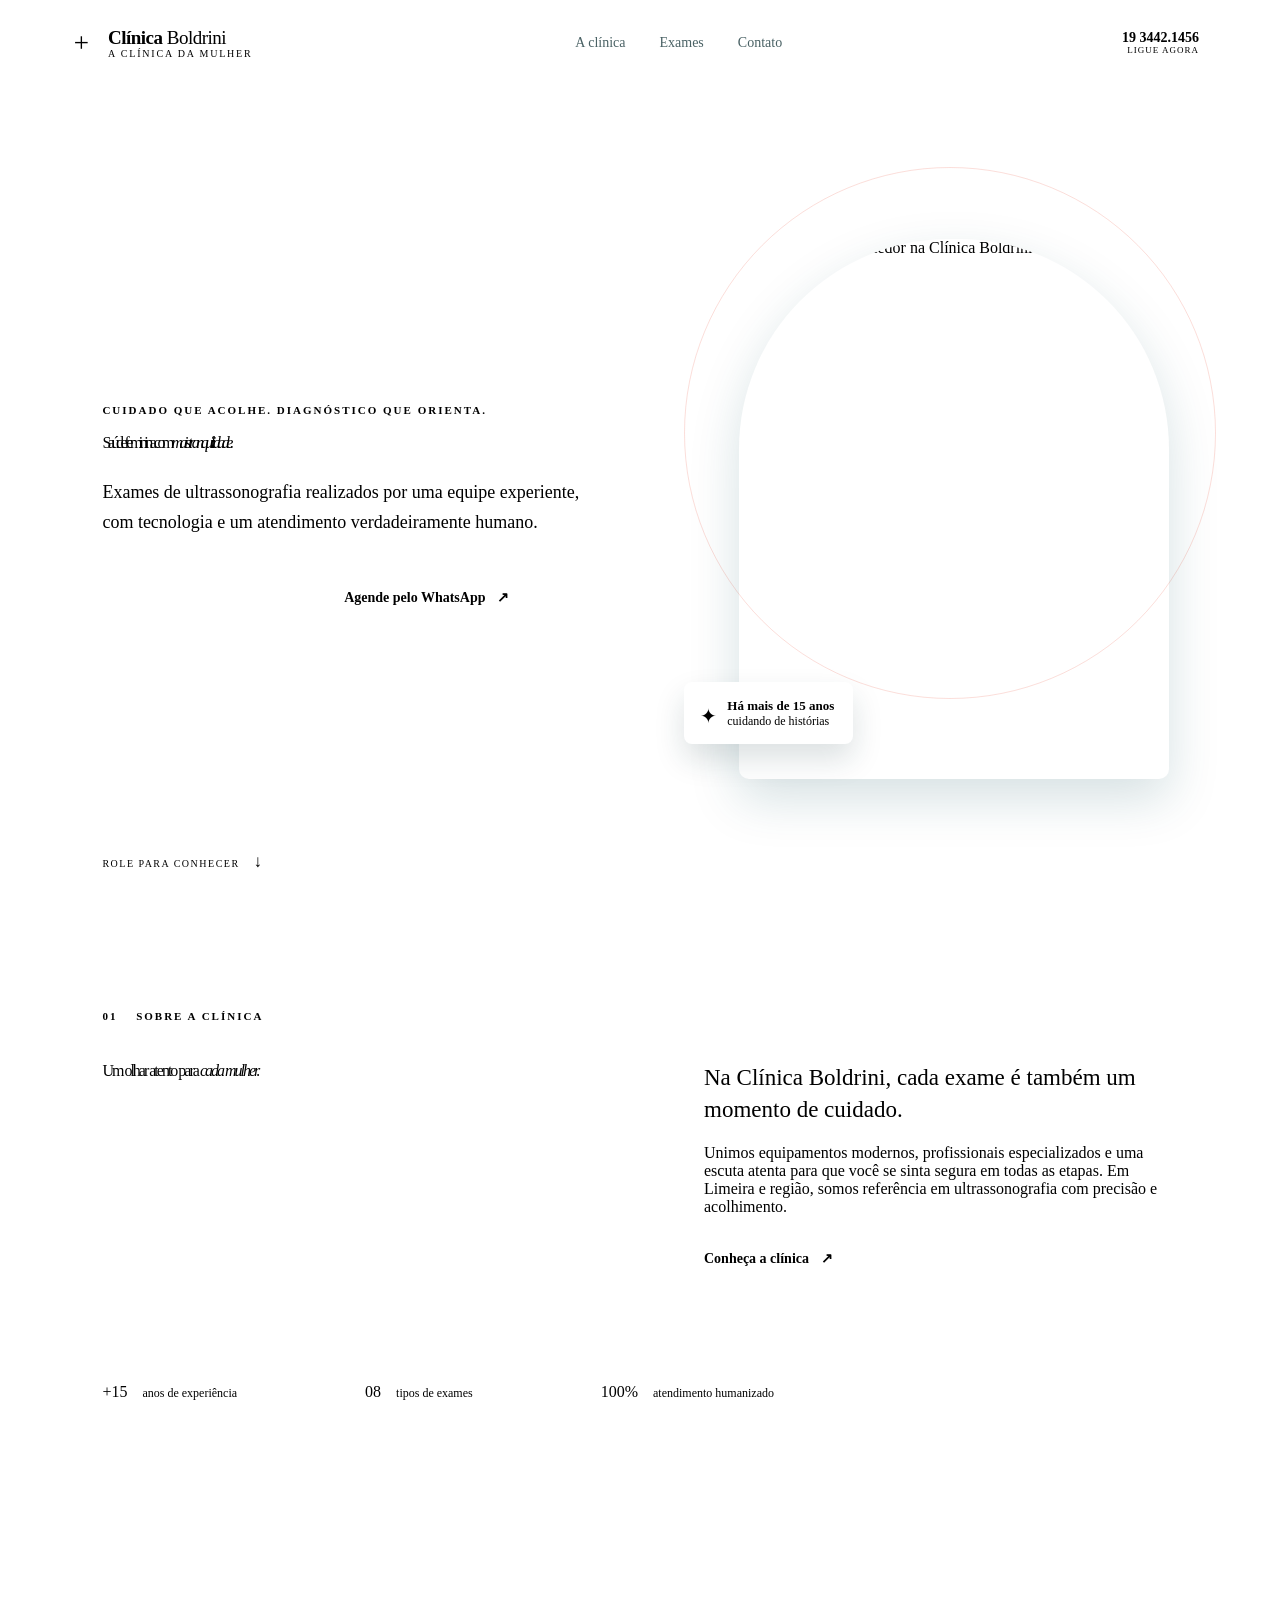
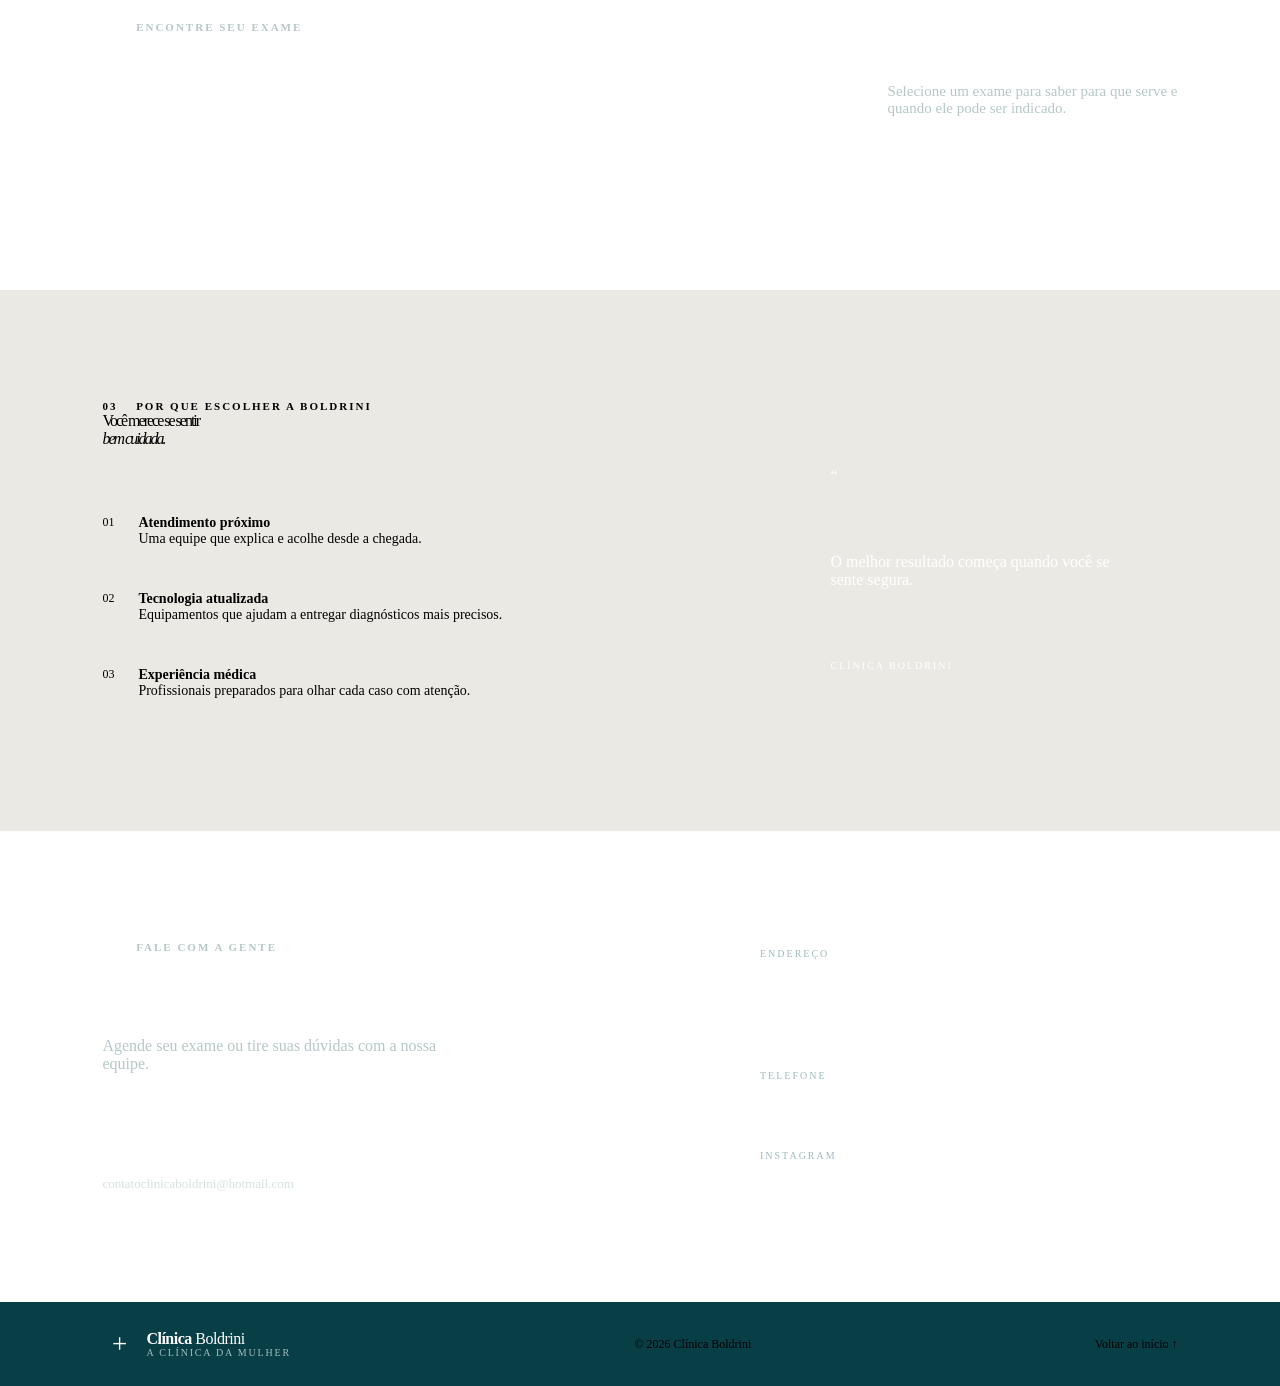
==== index.html @ 5e3363c4 "Corrigir publicação com HTML independente" ====
<!doctype html>
<html lang="pt-BR">
<head>
  <meta charset="UTF-8" />
  <meta name="viewport" content="width=device-width, initial-scale=1.0" />
  <meta name="description" content="Clínica Boldrini: ultrassonografias e exames para cuidar da saúde da mulher em Limeira." />
  <title>Clínica Boldrini | A Clínica da Mulher</title>
  <link rel="icon" type="image/svg+xml" href="data:image/svg+xml,%3Csvg xmlns='http://www.w3.org/2000/svg' viewBox='0 0 64 64'%3E%3Crect width='64' height='64' rx='18' fill='%230b4f59'/%3E%3Cpath d='M32 49V17M22 27h20' stroke='%23f07d6d' stroke-width='6' stroke-linecap='round'/%3E%3C/svg%3E" />
  <link rel="preconnect" href="https://fonts.googleapis.com">
  <link rel="preconnect" href="https://fonts.gstatic.com" crossorigin>
  <link href="https://fonts.googleapis.com/css2?family=DM+Sans:wght@400;500;600;700&family=Playfair+Display:wght@500;600;700&display=swap" rel="stylesheet">
  <style>`n:root{--ink:#12373d;--teal:#0b4f59;--coral:#f07d6d;--cream:#f7f5f1;--muted:#6d7e80;--line:rgba(18,55,61,.14);--serif:'Playfair Display',Georgia,serif;--sans:'DM Sans',Arial,sans-serif}*{box-sizing:border-box}html{scroll-behavior:smooth}body{margin:0;color:var(--ink);font:16px/1.6 var(--sans);background:var(--cream)}a{color:inherit;text-decoration:none}.topbar{height:86px;display:flex;align-items:center;justify-content:space-between;padding:0 clamp(20px,5vw,80px);background:var(--cream);position:sticky;top:0;z-index:10;border-bottom:1px solid var(--line)}.brand{display:flex;align-items:center;gap:10px;font-size:19px;letter-spacing:-.5px}.brand strong{font-weight:700}.brand small{display:block;font-size:10px;text-transform:uppercase;letter-spacing:1.8px;color:var(--muted);line-height:1}.brand-mark{width:34px;height:34px;border-radius:11px;background:var(--teal);color:var(--coral);display:grid;place-items:center;font-size:27px;font-weight:500;line-height:1}.nav{display:flex;gap:34px;font-size:14px;color:#496164}.nav a:hover,.text-link:hover,.arrow-link:hover{color:var(--coral)}.phone{background:white;padding:10px 17px;border-radius:8px;display:flex;flex-direction:column;line-height:1.1;text-align:right}.phone span{font-size:14px;font-weight:700}.phone small{text-transform:uppercase;letter-spacing:1px;font-size:9px;color:var(--coral)}.menu{display:none;border:0;background:none;font-size:25px;color:var(--teal)}.hero{min-height:calc(100vh - 86px);padding:clamp(52px,8vw,110px) clamp(20px,8vw,125px) 70px;display:grid;grid-template-columns:1fr .82fr;gap:8vw;align-items:center;position:relative;overflow:hidden}.hero:before{content:'';position:absolute;width:530px;height:530px;border:1px solid rgba(240,125,109,.25);border-radius:50%;right:5%;top:10%;z-index:-1}.hero-content{max-width:660px}.eyebrow,.section-kicker{text-transform:uppercase;letter-spacing:2px;color:var(--coral);font-size:11px;font-weight:700}.hero h1{font:600 clamp(49px,6.3vw,88px)/1.02 var(--serif);letter-spacing:-3.5px;margin:18px 0 25px}.hero h1 em,h2 em{font-style:italic;color:var(--coral)}.hero-text{max-width:480px;font-size:18px;color:var(--muted);line-height:1.7}.actions{display:flex;gap:28px;align-items:center;margin-top:36px}.btn{display:inline-flex;align-items:center;gap:16px;border-radius:7px;padding:15px 21px;font-size:14px;font-weight:700;transition:.2s}.btn span{font-size:18px}.primary{background:var(--teal);color:white}.primary:hover{background:#083d45;transform:translateY(-2px)}.text-link,.arrow-link{font-size:14px;font-weight:700;border-bottom:1px solid var(--coral);padding-bottom:4px}.text-link span,.arrow-link span{color:var(--coral);margin-left:8px}.hero-visual{position:relative;max-width:430px}.photo-card{height:540px;border-radius:210px 210px 10px 10px;overflow:hidden;background:var(--teal);box-shadow:0 20px 50px rgba(11,79,89,.17)}.photo-card img{width:100%;height:100%;object-fit:cover;filter:saturate(.8)}.float-note{position:absolute;bottom:35px;left:-55px;background:white;border-radius:8px;padding:16px 19px 15px 43px;box-shadow:0 15px 30px rgba(18,55,61,.15);font-size:13px}.float-note strong,.float-note small{display:block}.float-note small{color:var(--muted);font-size:12px}.spark{position:absolute;left:16px;top:22px;color:var(--coral);font-size:20px}.scroll-cue{position:absolute;bottom:28px;left:clamp(20px,8vw,125px);font-size:10px;text-transform:uppercase;letter-spacing:1.5px;color:var(--muted)}.scroll-cue span{font-size:17px;color:var(--coral);margin-left:10px}.section{padding:110px clamp(20px,8vw,125px)}.section-kicker span{color:var(--muted);margin-left:14px}.intro{background:white}.intro-grid{display:grid;grid-template-columns:1fr 1fr;gap:10vw;margin-top:40px}.intro h2,.trust h2,.contact h2{font:600 clamp(39px,5vw,68px)/1.06 var(--serif);letter-spacing:-2px;margin:0}.lead{font-size:23px;line-height:1.4;margin:0 0 18px}.intro-grid p:not(.lead){color:var(--muted);max-width:530px}.arrow-link{display:inline-block;margin-top:18px}.stats{display:flex;border-top:1px solid var(--line);margin-top:85px;padding-top:27px;gap:10vw}.stats div{display:flex;gap:15px;align-items:baseline}.stats strong{font:600 38px var(--serif);color:var(--coral)}.stats span{font-size:12px;color:var(--muted)}.exams{background:var(--teal);color:white}.light span{color:#b6c7c8}.exam-head{display:flex;justify-content:space-between;align-items:end;margin:35px 0 48px}.exam-head h2{font:600 clamp(40px,4.5vw,64px)/1.05 var(--serif);letter-spacing:-2px;margin:0}.exam-head p{max-width:290px;color:#b6c7c8;font-size:15px}.exam-grid{display:grid;grid-template-columns:repeat(4,1fr);gap:12px}.exam-card{background:#0f5d67;border:1px solid rgba(255,255,255,.15);border-radius:8px;padding:22px 20px;min-height:210px;display:flex;flex-direction:column;transition:.25s}.exam-card:hover,.exam-card.open{background:white;color:var(--ink);transform:translateY(-5px)}.exam-num{color:var(--coral);font-size:11px;font-weight:700}.exam-card h3{font:600 25px/1.1 var(--serif);margin:30px 0 10px}.exam-card p{color:#b6c7c8;font-size:13px;line-height:1.5;margin:0}.exam-card:hover p,.exam-card.open p{color:var(--muted)}.exam-more{margin-top:auto;text-align:right;color:var(--coral);font-size:21px}.trust{display:grid;grid-template-columns:1.2fr .8fr;gap:8vw;background:#ebe9e3}.trust-list{margin-top:45px;border-top:1px solid var(--line)}.trust-list div{display:flex;gap:24px;padding:22px 0;border-bottom:1px solid var(--line)}.trust-list span{font-size:12px;color:var(--coral)}.trust-list p{margin:0;color:var(--muted);font-size:14px}.trust-list strong{color:var(--ink)}.quote{background:var(--coral);color:white;padding:50px 42px;align-self:end;min-height:300px;border-radius:9px;display:flex;flex-direction:column;justify-content:space-between}.quote>span{font:70px var(--serif);line-height:.6}.quote p{font:500 27px/1.2 var(--serif);margin:0}.quote small{text-transform:uppercase;font-size:10px;letter-spacing:2px}.contact{background:var(--teal);color:white;display:grid;grid-template-columns:1fr 1fr;gap:10vw}.contact h2{margin-top:32px}.contact-copy>p{color:#b6c7c8;max-width:350px}.contact-actions{margin-top:34px}.coral{background:var(--coral);color:white}.coral:hover{background:#e36b5c;transform:translateY(-2px)}.mail{display:block;font-size:13px;margin-top:17px;color:#d6e1e1}.contact-info{border-left:1px solid rgba(255,255,255,.18);padding-left:55px;display:flex;flex-direction:column;justify-content:center;gap:34px}.contact-info small{text-transform:uppercase;letter-spacing:2px;color:#9fbabd;font-size:10px}.contact-info p{margin:4px 0;color:white;font-size:17px}.contact-info a:hover{color:var(--coral)}.light-link{color:white;border-color:var(--coral);margin-top:0}footer{padding:25px clamp(20px,8vw,125px);display:flex;justify-content:space-between;align-items:center;font-size:12px;color:var(--muted);background:#083e46}.footer-brand{color:white;font-size:16px}.footer-brand .brand-mark{background:var(--coral);color:white}.footer-brand small{color:#a4bec0}.footer a:last-child:hover{color:var(--coral)}
@media(max-width:800px){.topbar{height:72px}.nav{display:none;position:absolute;top:72px;left:0;right:0;background:white;padding:20px;flex-direction:column;gap:16px;border-bottom:1px solid var(--line);box-shadow:0 10px 20px rgba(18,55,61,.08)}.nav.show{display:flex}.phone{display:none}.menu{display:block}.hero{grid-template-columns:1fr;padding-top:60px;gap:50px}.hero h1{letter-spacing:-2px}.hero-visual{width:78%;justify-self:end}.photo-card{height:420px}.float-note{left:-25px}.scroll-cue{display:none}.section{padding:75px 20px}.intro-grid,.trust,.contact{grid-template-columns:1fr;gap:48px}.stats{gap:20px;justify-content:space-between;margin-top:55px}.stats div{display:block}.stats strong{display:block}.exam-head{display:block;margin-bottom:30px}.exam-grid{grid-template-columns:1fr 1fr}.exam-card{min-height:185px}.exam-card h3{font-size:21px;margin-top:22px}.contact-info{border-left:0;border-top:1px solid rgba(255,255,255,.18);padding:35px 0 0}.quote{min-height:240px}.hero:before{width:340px;height:340px;right:-100px;top:50%}footer{gap:18px;flex-wrap:wrap}.footer-brand{width:100%}}
@media(max-width:470px){.hero h1{font-size:47px}.actions{align-items:flex-start;flex-direction:column;gap:20px}.exam-grid{grid-template-columns:1fr}.stats{gap:8px}.stats strong{font-size:31px}.stats span{font-size:11px}.quote{padding:35px 28px}.quote p{font-size:24px}}
`n</style>
</head>
<body>
  <header class="topbar">
    <a class="brand" href="#inicio" aria-label="Clínica Boldrini, início"><span class="brand-mark">+</span><span><strong>Clínica</strong> Boldrini<small>A clínica da mulher</small></span></a>
    <nav class="nav" aria-label="Navegação principal"><a href="#clinica">A clínica</a><a href="#exames">Exames</a><a href="#contato">Contato</a></nav>
    <a class="phone" href="tel:1934421456"><span>19 3442.1456</span><small>Ligue agora</small></a>
    <button class="menu" aria-label="Abrir menu" aria-expanded="false">☰</button>
  </header>

  <main>
    <section class="hero" id="inicio">
      <div class="hero-content"><p class="eyebrow">Cuidado que acolhe. Diagnóstico que orienta.</p><h1>Saúde feminina com <em>mais tranquilidade</em>.</h1><p class="hero-text">Exames de ultrassonografia realizados por uma equipe experiente, com tecnologia e um atendimento verdadeiramente humano.</p><div class="actions"><a class="btn primary" href="#exames">Conheça nossos exames <span>↗</span></a><a class="text-link" href="https://wa.me/551934421456" target="_blank" rel="noreferrer">Agende pelo WhatsApp <span>↗</span></a></div></div>
      <div class="hero-visual"><div class="photo-card"><img src="https://clinicaboldrini.com.br/Conteudo/Arquivos/d7203700-1eb9-414c-9b19-98e278c2d11f.jpg" alt="Atendimento acolhedor na Clínica Boldrini" /></div><div class="float-note"><span class="spark">✦</span><strong>Há mais de 15 anos</strong><small>cuidando de histórias</small></div></div>
      <div class="scroll-cue">role para conhecer <span>↓</span></div>
    </section>

    <section class="intro section" id="clinica"><div class="section-kicker">01 <span>sobre a clínica</span></div><div class="intro-grid"><div><h2>Um olhar atento para <em>cada mulher.</em></h2></div><div><p class="lead">Na Clínica Boldrini, cada exame é também um momento de cuidado.</p><p>Unimos equipamentos modernos, profissionais especializados e uma escuta atenta para que você se sinta segura em todas as etapas. Em Limeira e região, somos referência em ultrassonografia com precisão e acolhimento.</p><a class="arrow-link" href="#contato">Conheça a clínica <span>↗</span></a></div></div><div class="stats"><div><strong>+15</strong><span>anos de experiência</span></div><div><strong>08</strong><span>tipos de exames</span></div><div><strong>100%</strong><span>atendimento humanizado</span></div></div></section>

    <section class="exams section" id="exames"><div class="section-kicker light">02 <span>encontre seu exame</span></div><div class="exam-head"><h2>Precisão para cuidar<br /><em>do que importa.</em></h2><p>Selecione um exame para saber para que serve e quando ele pode ser indicado.</p></div><div class="exam-grid" id="examGrid"></div></section>

    <section class="trust section"><div class="trust-card"><div class="section-kicker">03 <span>por que escolher a Boldrini</span></div><h2>Você merece se sentir<br /><em>bem cuidada.</em></h2><div class="trust-list"><div><span>01</span><p><strong>Atendimento próximo</strong><br />Uma equipe que explica e acolhe desde a chegada.</p></div><div><span>02</span><p><strong>Tecnologia atualizada</strong><br />Equipamentos que ajudam a entregar diagnósticos mais precisos.</p></div><div><span>03</span><p><strong>Experiência médica</strong><br />Profissionais preparados para olhar cada caso com atenção.</p></div></div></div><div class="quote"><span>“</span><p>O melhor resultado começa quando você se sente segura.</p><small>Clínica Boldrini</small></div></section>

    <section class="contact section" id="contato"><div class="contact-copy"><div class="section-kicker light">04 <span>fale com a gente</span></div><h2>Vamos cuidar<br /><em>de você?</em></h2><p>Agende seu exame ou tire suas dúvidas com a nossa equipe.</p><div class="contact-actions"><a class="btn coral" href="https://wa.me/551934421456" target="_blank" rel="noreferrer">Conversar pelo WhatsApp <span>↗</span></a><a class="mail" href="mailto:contatoclinicaboldrini@hotmail.com">contatoclinicaboldrini@hotmail.com</a></div></div><div class="contact-info"><div><small>Endereço</small><p>Rua Bahia, 874<br />Vila Cristovam · Limeira/SP</p><a href="https://maps.google.com/?q=Rua+Bahia+874+Limeira" target="_blank" rel="noreferrer" class="arrow-link light-link">Ver no mapa <span>↗</span></a></div><div><small>Telefone</small><p><a href="tel:1934421456">19 3442.1456</a></p></div><div><small>Instagram</small><p><a href="https://instagram.com/clinica_boldrini" target="_blank" rel="noreferrer">@clinica_boldrini</a></p></div></div></section>
  </main>
  <footer><a class="brand footer-brand" href="#inicio"><span class="brand-mark">+</span><span><strong>Clínica</strong> Boldrini<small>A clínica da mulher</small></span></a><span>© 2026 Clínica Boldrini</span><a href="#inicio">Voltar ao início ↑</a></footer>
  <script>`nconst exams=[['01','Ultrassonografia','Obstétrica 3D e 4D','Imagens mais detalhadas para acompanhar o bebê, geralmente entre a 26ª e a 29ª semana.'],['02','Ultrassonografia','Obstétrica e morfológica','Avaliação detalhada da anatomia e do desenvolvimento do bebê no primeiro e segundo trimestre.'],['03','Ultrassonografia','Mamária','Exame para analisar o tecido mamário e investigar nódulos, cistos e outras alterações.'],['04','Ultrassonografia','Pélvica ginecológica','Avaliação do útero, ovários e trompas, inclusive no acompanhamento da fertilidade.'],['05','Ultrassonografia','Pélvica transvaginal','Exame de rotina para visualizar o aparelho reprodutor e apoiar diagnósticos ginecológicos.'],['06','Ultrassonografia','Abdome total','Avaliação de fígado, vesícula, pâncreas, rins e demais órgãos internos do abdome.'],['07','Ultrassonografia','Vias urinárias','Estudo de rins, ureter e bexiga para investigar pedras, cistos, obstruções e alterações.'],['08','Doppler','Obstétrico','Observa o fluxo sanguíneo para acompanhar a oferta de nutrientes e oxigênio ao bebê.']];
const grid=document.querySelector('#examGrid');grid.innerHTML=exams.map((e,i)=>`<article class="exam-card" tabindex="0"><span class="exam-num">${e[0]}</span><h3>${e[1]}<br><em>${e[2]}</em></h3><p>${e[3]}</p><span class="exam-more">↗</span></article>`).join('');
document.querySelectorAll('.exam-card').forEach(card=>{card.addEventListener('click',()=>card.classList.toggle('open'));card.addEventListener('keydown',e=>{if(e.key==='Enter'||e.key===' '){e.preventDefault();card.classList.toggle('open')}})});
const menu=document.querySelector('.menu'),nav=document.querySelector('.nav');menu.addEventListener('click',()=>{const open=menu.getAttribute('aria-expanded')==='true';menu.setAttribute('aria-expanded',String(!open));nav.classList.toggle('show')});nav.addEventListener('click',()=>{menu.setAttribute('aria-expanded','false');nav.classList.remove('show')});
`n</script>
</body></html>
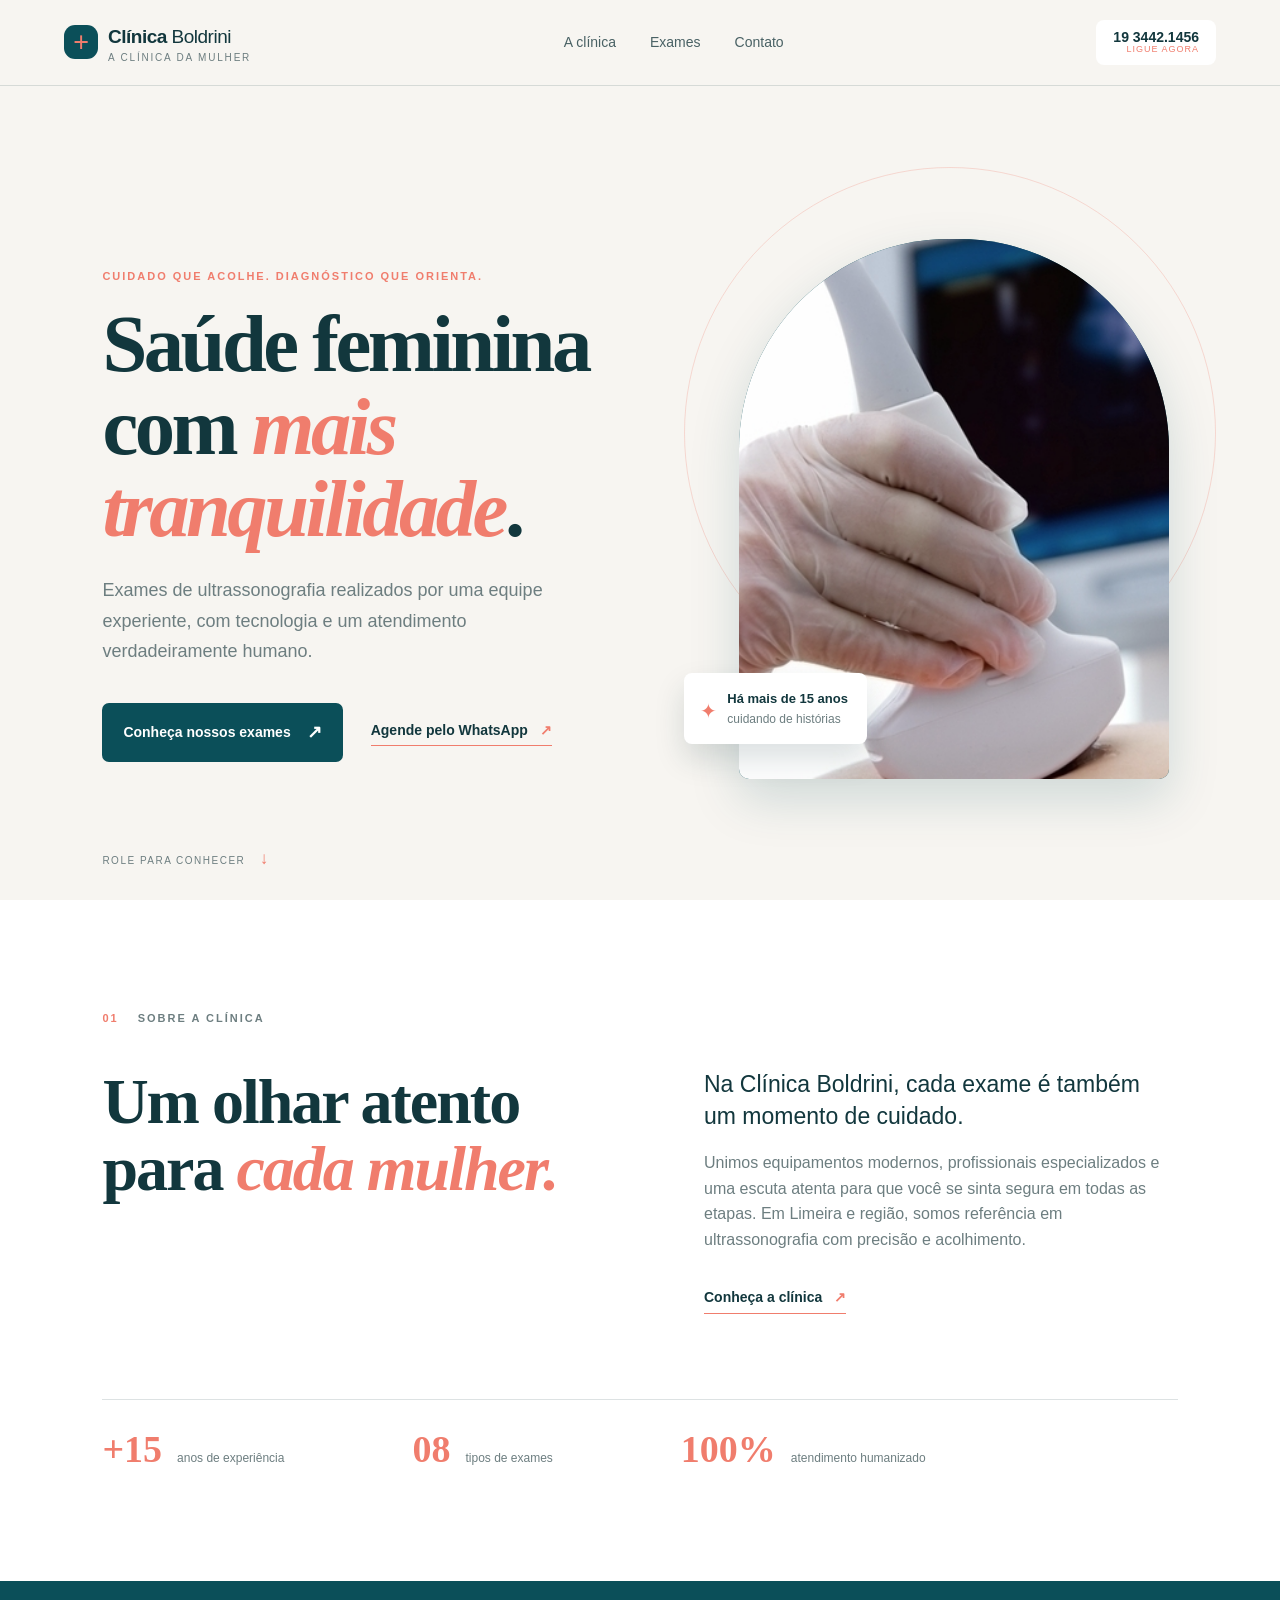
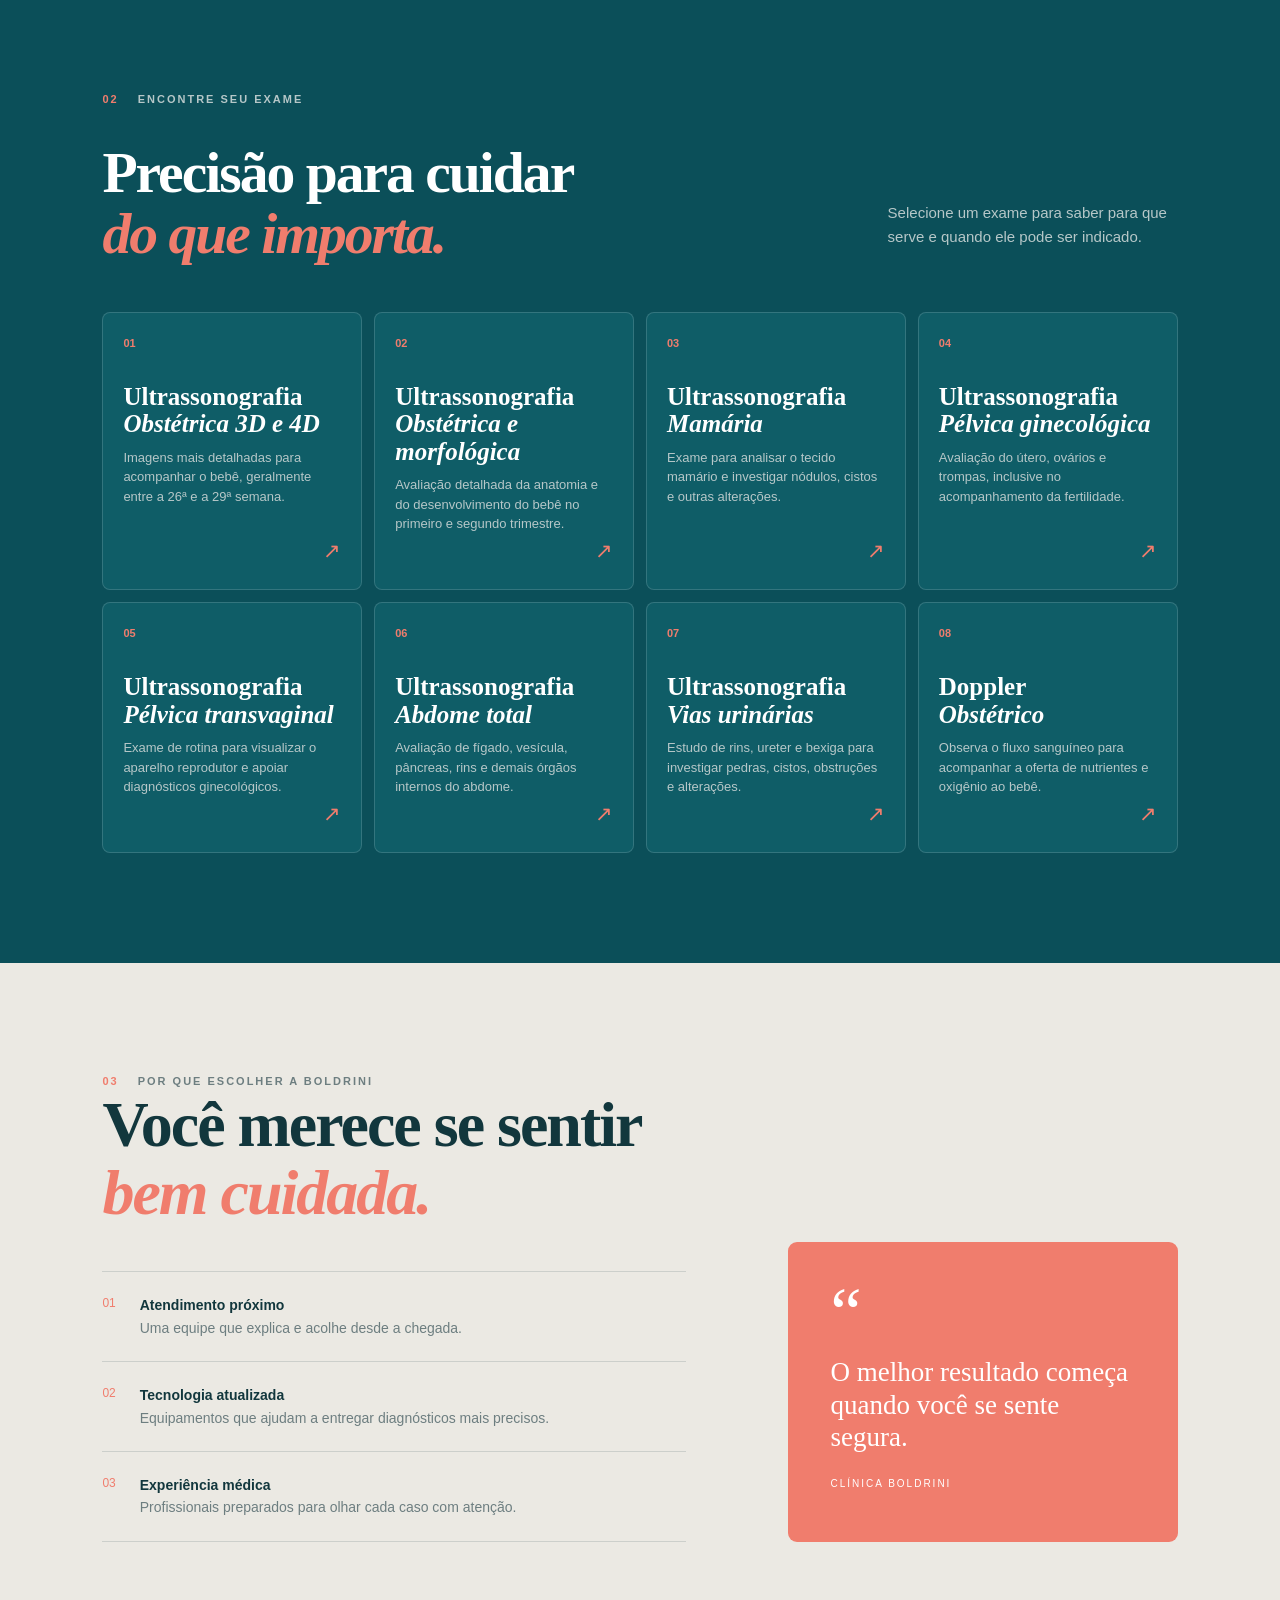
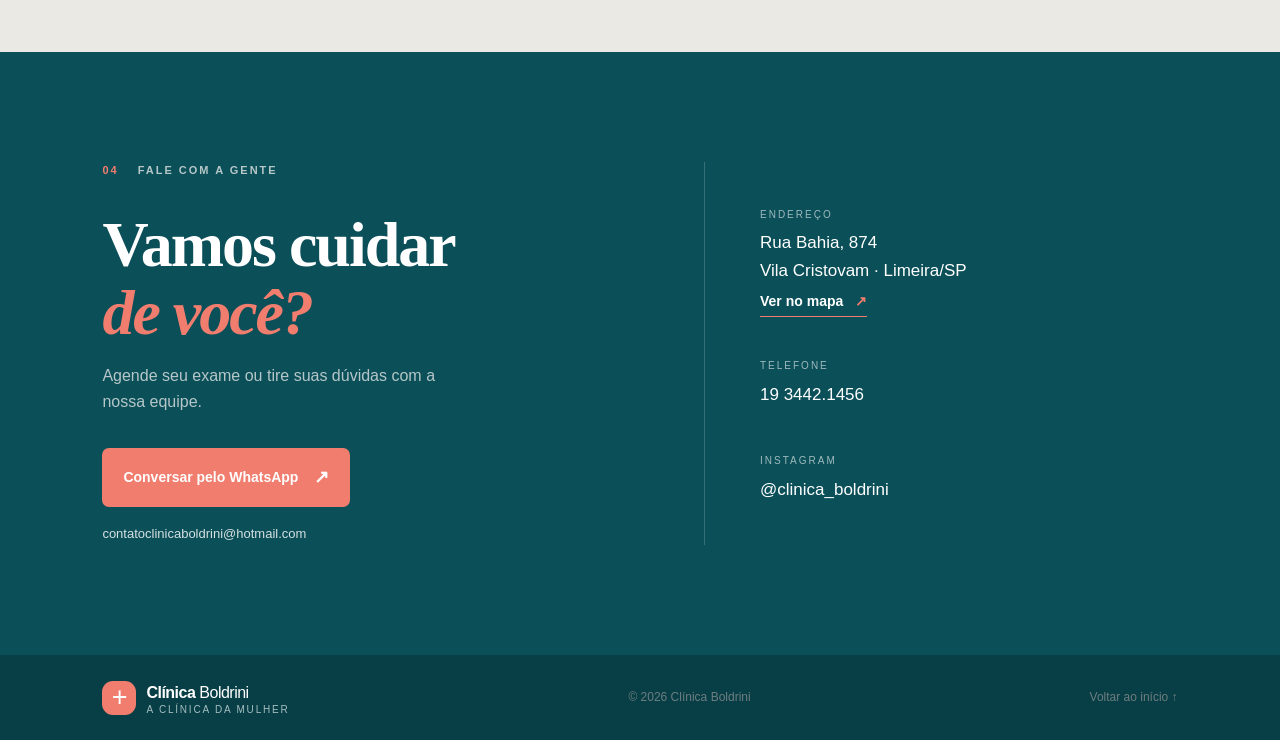
==== commit a081d9a4: "Corrigir HTML independente e imagem" ====
--- a/index.html
+++ b/index.html
@@ -9,10 +9,12 @@
   <link rel="preconnect" href="https://fonts.googleapis.com">
   <link rel="preconnect" href="https://fonts.gstatic.com" crossorigin>
   <link href="https://fonts.googleapis.com/css2?family=DM+Sans:wght@400;500;600;700&family=Playfair+Display:wght@500;600;700&display=swap" rel="stylesheet">
-  <style>`n:root{--ink:#12373d;--teal:#0b4f59;--coral:#f07d6d;--cream:#f7f5f1;--muted:#6d7e80;--line:rgba(18,55,61,.14);--serif:'Playfair Display',Georgia,serif;--sans:'DM Sans',Arial,sans-serif}*{box-sizing:border-box}html{scroll-behavior:smooth}body{margin:0;color:var(--ink);font:16px/1.6 var(--sans);background:var(--cream)}a{color:inherit;text-decoration:none}.topbar{height:86px;display:flex;align-items:center;justify-content:space-between;padding:0 clamp(20px,5vw,80px);background:var(--cream);position:sticky;top:0;z-index:10;border-bottom:1px solid var(--line)}.brand{display:flex;align-items:center;gap:10px;font-size:19px;letter-spacing:-.5px}.brand strong{font-weight:700}.brand small{display:block;font-size:10px;text-transform:uppercase;letter-spacing:1.8px;color:var(--muted);line-height:1}.brand-mark{width:34px;height:34px;border-radius:11px;background:var(--teal);color:var(--coral);display:grid;place-items:center;font-size:27px;font-weight:500;line-height:1}.nav{display:flex;gap:34px;font-size:14px;color:#496164}.nav a:hover,.text-link:hover,.arrow-link:hover{color:var(--coral)}.phone{background:white;padding:10px 17px;border-radius:8px;display:flex;flex-direction:column;line-height:1.1;text-align:right}.phone span{font-size:14px;font-weight:700}.phone small{text-transform:uppercase;letter-spacing:1px;font-size:9px;color:var(--coral)}.menu{display:none;border:0;background:none;font-size:25px;color:var(--teal)}.hero{min-height:calc(100vh - 86px);padding:clamp(52px,8vw,110px) clamp(20px,8vw,125px) 70px;display:grid;grid-template-columns:1fr .82fr;gap:8vw;align-items:center;position:relative;overflow:hidden}.hero:before{content:'';position:absolute;width:530px;height:530px;border:1px solid rgba(240,125,109,.25);border-radius:50%;right:5%;top:10%;z-index:-1}.hero-content{max-width:660px}.eyebrow,.section-kicker{text-transform:uppercase;letter-spacing:2px;color:var(--coral);font-size:11px;font-weight:700}.hero h1{font:600 clamp(49px,6.3vw,88px)/1.02 var(--serif);letter-spacing:-3.5px;margin:18px 0 25px}.hero h1 em,h2 em{font-style:italic;color:var(--coral)}.hero-text{max-width:480px;font-size:18px;color:var(--muted);line-height:1.7}.actions{display:flex;gap:28px;align-items:center;margin-top:36px}.btn{display:inline-flex;align-items:center;gap:16px;border-radius:7px;padding:15px 21px;font-size:14px;font-weight:700;transition:.2s}.btn span{font-size:18px}.primary{background:var(--teal);color:white}.primary:hover{background:#083d45;transform:translateY(-2px)}.text-link,.arrow-link{font-size:14px;font-weight:700;border-bottom:1px solid var(--coral);padding-bottom:4px}.text-link span,.arrow-link span{color:var(--coral);margin-left:8px}.hero-visual{position:relative;max-width:430px}.photo-card{height:540px;border-radius:210px 210px 10px 10px;overflow:hidden;background:var(--teal);box-shadow:0 20px 50px rgba(11,79,89,.17)}.photo-card img{width:100%;height:100%;object-fit:cover;filter:saturate(.8)}.float-note{position:absolute;bottom:35px;left:-55px;background:white;border-radius:8px;padding:16px 19px 15px 43px;box-shadow:0 15px 30px rgba(18,55,61,.15);font-size:13px}.float-note strong,.float-note small{display:block}.float-note small{color:var(--muted);font-size:12px}.spark{position:absolute;left:16px;top:22px;color:var(--coral);font-size:20px}.scroll-cue{position:absolute;bottom:28px;left:clamp(20px,8vw,125px);font-size:10px;text-transform:uppercase;letter-spacing:1.5px;color:var(--muted)}.scroll-cue span{font-size:17px;color:var(--coral);margin-left:10px}.section{padding:110px clamp(20px,8vw,125px)}.section-kicker span{color:var(--muted);margin-left:14px}.intro{background:white}.intro-grid{display:grid;grid-template-columns:1fr 1fr;gap:10vw;margin-top:40px}.intro h2,.trust h2,.contact h2{font:600 clamp(39px,5vw,68px)/1.06 var(--serif);letter-spacing:-2px;margin:0}.lead{font-size:23px;line-height:1.4;margin:0 0 18px}.intro-grid p:not(.lead){color:var(--muted);max-width:530px}.arrow-link{display:inline-block;margin-top:18px}.stats{display:flex;border-top:1px solid var(--line);margin-top:85px;padding-top:27px;gap:10vw}.stats div{display:flex;gap:15px;align-items:baseline}.stats strong{font:600 38px var(--serif);color:var(--coral)}.stats span{font-size:12px;color:var(--muted)}.exams{background:var(--teal);color:white}.light span{color:#b6c7c8}.exam-head{display:flex;justify-content:space-between;align-items:end;margin:35px 0 48px}.exam-head h2{font:600 clamp(40px,4.5vw,64px)/1.05 var(--serif);letter-spacing:-2px;margin:0}.exam-head p{max-width:290px;color:#b6c7c8;font-size:15px}.exam-grid{display:grid;grid-template-columns:repeat(4,1fr);gap:12px}.exam-card{background:#0f5d67;border:1px solid rgba(255,255,255,.15);border-radius:8px;padding:22px 20px;min-height:210px;display:flex;flex-direction:column;transition:.25s}.exam-card:hover,.exam-card.open{background:white;color:var(--ink);transform:translateY(-5px)}.exam-num{color:var(--coral);font-size:11px;font-weight:700}.exam-card h3{font:600 25px/1.1 var(--serif);margin:30px 0 10px}.exam-card p{color:#b6c7c8;font-size:13px;line-height:1.5;margin:0}.exam-card:hover p,.exam-card.open p{color:var(--muted)}.exam-more{margin-top:auto;text-align:right;color:var(--coral);font-size:21px}.trust{display:grid;grid-template-columns:1.2fr .8fr;gap:8vw;background:#ebe9e3}.trust-list{margin-top:45px;border-top:1px solid var(--line)}.trust-list div{display:flex;gap:24px;padding:22px 0;border-bottom:1px solid var(--line)}.trust-list span{font-size:12px;color:var(--coral)}.trust-list p{margin:0;color:var(--muted);font-size:14px}.trust-list strong{color:var(--ink)}.quote{background:var(--coral);color:white;padding:50px 42px;align-self:end;min-height:300px;border-radius:9px;display:flex;flex-direction:column;justify-content:space-between}.quote>span{font:70px var(--serif);line-height:.6}.quote p{font:500 27px/1.2 var(--serif);margin:0}.quote small{text-transform:uppercase;font-size:10px;letter-spacing:2px}.contact{background:var(--teal);color:white;display:grid;grid-template-columns:1fr 1fr;gap:10vw}.contact h2{margin-top:32px}.contact-copy>p{color:#b6c7c8;max-width:350px}.contact-actions{margin-top:34px}.coral{background:var(--coral);color:white}.coral:hover{background:#e36b5c;transform:translateY(-2px)}.mail{display:block;font-size:13px;margin-top:17px;color:#d6e1e1}.contact-info{border-left:1px solid rgba(255,255,255,.18);padding-left:55px;display:flex;flex-direction:column;justify-content:center;gap:34px}.contact-info small{text-transform:uppercase;letter-spacing:2px;color:#9fbabd;font-size:10px}.contact-info p{margin:4px 0;color:white;font-size:17px}.contact-info a:hover{color:var(--coral)}.light-link{color:white;border-color:var(--coral);margin-top:0}footer{padding:25px clamp(20px,8vw,125px);display:flex;justify-content:space-between;align-items:center;font-size:12px;color:var(--muted);background:#083e46}.footer-brand{color:white;font-size:16px}.footer-brand .brand-mark{background:var(--coral);color:white}.footer-brand small{color:#a4bec0}.footer a:last-child:hover{color:var(--coral)}
+  <style>
+:root{--ink:#12373d;--teal:#0b4f59;--coral:#f07d6d;--cream:#f7f5f1;--muted:#6d7e80;--line:rgba(18,55,61,.14);--serif:'Playfair Display',Georgia,serif;--sans:'DM Sans',Arial,sans-serif}*{box-sizing:border-box}html{scroll-behavior:smooth}body{margin:0;color:var(--ink);font:16px/1.6 var(--sans);background:var(--cream)}a{color:inherit;text-decoration:none}.topbar{height:86px;display:flex;align-items:center;justify-content:space-between;padding:0 clamp(20px,5vw,80px);background:var(--cream);position:sticky;top:0;z-index:10;border-bottom:1px solid var(--line)}.brand{display:flex;align-items:center;gap:10px;font-size:19px;letter-spacing:-.5px}.brand strong{font-weight:700}.brand small{display:block;font-size:10px;text-transform:uppercase;letter-spacing:1.8px;color:var(--muted);line-height:1}.brand-mark{width:34px;height:34px;border-radius:11px;background:var(--teal);color:var(--coral);display:grid;place-items:center;font-size:27px;font-weight:500;line-height:1}.nav{display:flex;gap:34px;font-size:14px;color:#496164}.nav a:hover,.text-link:hover,.arrow-link:hover{color:var(--coral)}.phone{background:white;padding:10px 17px;border-radius:8px;display:flex;flex-direction:column;line-height:1.1;text-align:right}.phone span{font-size:14px;font-weight:700}.phone small{text-transform:uppercase;letter-spacing:1px;font-size:9px;color:var(--coral)}.menu{display:none;border:0;background:none;font-size:25px;color:var(--teal)}.hero{min-height:calc(100vh - 86px);padding:clamp(52px,8vw,110px) clamp(20px,8vw,125px) 70px;display:grid;grid-template-columns:1fr .82fr;gap:8vw;align-items:center;position:relative;overflow:hidden}.hero:before{content:'';position:absolute;width:530px;height:530px;border:1px solid rgba(240,125,109,.25);border-radius:50%;right:5%;top:10%;z-index:-1}.hero-content{max-width:660px}.eyebrow,.section-kicker{text-transform:uppercase;letter-spacing:2px;color:var(--coral);font-size:11px;font-weight:700}.hero h1{font:600 clamp(49px,6.3vw,88px)/1.02 var(--serif);letter-spacing:-3.5px;margin:18px 0 25px}.hero h1 em,h2 em{font-style:italic;color:var(--coral)}.hero-text{max-width:480px;font-size:18px;color:var(--muted);line-height:1.7}.actions{display:flex;gap:28px;align-items:center;margin-top:36px}.btn{display:inline-flex;align-items:center;gap:16px;border-radius:7px;padding:15px 21px;font-size:14px;font-weight:700;transition:.2s}.btn span{font-size:18px}.primary{background:var(--teal);color:white}.primary:hover{background:#083d45;transform:translateY(-2px)}.text-link,.arrow-link{font-size:14px;font-weight:700;border-bottom:1px solid var(--coral);padding-bottom:4px}.text-link span,.arrow-link span{color:var(--coral);margin-left:8px}.hero-visual{position:relative;max-width:430px}.photo-card{height:540px;border-radius:210px 210px 10px 10px;overflow:hidden;background:var(--teal);box-shadow:0 20px 50px rgba(11,79,89,.17)}.photo-card img{width:100%;height:100%;object-fit:cover;filter:saturate(.8)}.float-note{position:absolute;bottom:35px;left:-55px;background:white;border-radius:8px;padding:16px 19px 15px 43px;box-shadow:0 15px 30px rgba(18,55,61,.15);font-size:13px}.float-note strong,.float-note small{display:block}.float-note small{color:var(--muted);font-size:12px}.spark{position:absolute;left:16px;top:22px;color:var(--coral);font-size:20px}.scroll-cue{position:absolute;bottom:28px;left:clamp(20px,8vw,125px);font-size:10px;text-transform:uppercase;letter-spacing:1.5px;color:var(--muted)}.scroll-cue span{font-size:17px;color:var(--coral);margin-left:10px}.section{padding:110px clamp(20px,8vw,125px)}.section-kicker span{color:var(--muted);margin-left:14px}.intro{background:white}.intro-grid{display:grid;grid-template-columns:1fr 1fr;gap:10vw;margin-top:40px}.intro h2,.trust h2,.contact h2{font:600 clamp(39px,5vw,68px)/1.06 var(--serif);letter-spacing:-2px;margin:0}.lead{font-size:23px;line-height:1.4;margin:0 0 18px}.intro-grid p:not(.lead){color:var(--muted);max-width:530px}.arrow-link{display:inline-block;margin-top:18px}.stats{display:flex;border-top:1px solid var(--line);margin-top:85px;padding-top:27px;gap:10vw}.stats div{display:flex;gap:15px;align-items:baseline}.stats strong{font:600 38px var(--serif);color:var(--coral)}.stats span{font-size:12px;color:var(--muted)}.exams{background:var(--teal);color:white}.light span{color:#b6c7c8}.exam-head{display:flex;justify-content:space-between;align-items:end;margin:35px 0 48px}.exam-head h2{font:600 clamp(40px,4.5vw,64px)/1.05 var(--serif);letter-spacing:-2px;margin:0}.exam-head p{max-width:290px;color:#b6c7c8;font-size:15px}.exam-grid{display:grid;grid-template-columns:repeat(4,1fr);gap:12px}.exam-card{background:#0f5d67;border:1px solid rgba(255,255,255,.15);border-radius:8px;padding:22px 20px;min-height:210px;display:flex;flex-direction:column;transition:.25s}.exam-card:hover,.exam-card.open{background:white;color:var(--ink);transform:translateY(-5px)}.exam-num{color:var(--coral);font-size:11px;font-weight:700}.exam-card h3{font:600 25px/1.1 var(--serif);margin:30px 0 10px}.exam-card p{color:#b6c7c8;font-size:13px;line-height:1.5;margin:0}.exam-card:hover p,.exam-card.open p{color:var(--muted)}.exam-more{margin-top:auto;text-align:right;color:var(--coral);font-size:21px}.trust{display:grid;grid-template-columns:1.2fr .8fr;gap:8vw;background:#ebe9e3}.trust-list{margin-top:45px;border-top:1px solid var(--line)}.trust-list div{display:flex;gap:24px;padding:22px 0;border-bottom:1px solid var(--line)}.trust-list span{font-size:12px;color:var(--coral)}.trust-list p{margin:0;color:var(--muted);font-size:14px}.trust-list strong{color:var(--ink)}.quote{background:var(--coral);color:white;padding:50px 42px;align-self:end;min-height:300px;border-radius:9px;display:flex;flex-direction:column;justify-content:space-between}.quote>span{font:70px var(--serif);line-height:.6}.quote p{font:500 27px/1.2 var(--serif);margin:0}.quote small{text-transform:uppercase;font-size:10px;letter-spacing:2px}.contact{background:var(--teal);color:white;display:grid;grid-template-columns:1fr 1fr;gap:10vw}.contact h2{margin-top:32px}.contact-copy>p{color:#b6c7c8;max-width:350px}.contact-actions{margin-top:34px}.coral{background:var(--coral);color:white}.coral:hover{background:#e36b5c;transform:translateY(-2px)}.mail{display:block;font-size:13px;margin-top:17px;color:#d6e1e1}.contact-info{border-left:1px solid rgba(255,255,255,.18);padding-left:55px;display:flex;flex-direction:column;justify-content:center;gap:34px}.contact-info small{text-transform:uppercase;letter-spacing:2px;color:#9fbabd;font-size:10px}.contact-info p{margin:4px 0;color:white;font-size:17px}.contact-info a:hover{color:var(--coral)}.light-link{color:white;border-color:var(--coral);margin-top:0}footer{padding:25px clamp(20px,8vw,125px);display:flex;justify-content:space-between;align-items:center;font-size:12px;color:var(--muted);background:#083e46}.footer-brand{color:white;font-size:16px}.footer-brand .brand-mark{background:var(--coral);color:white}.footer-brand small{color:#a4bec0}.footer a:last-child:hover{color:var(--coral)}
 @media(max-width:800px){.topbar{height:72px}.nav{display:none;position:absolute;top:72px;left:0;right:0;background:white;padding:20px;flex-direction:column;gap:16px;border-bottom:1px solid var(--line);box-shadow:0 10px 20px rgba(18,55,61,.08)}.nav.show{display:flex}.phone{display:none}.menu{display:block}.hero{grid-template-columns:1fr;padding-top:60px;gap:50px}.hero h1{letter-spacing:-2px}.hero-visual{width:78%;justify-self:end}.photo-card{height:420px}.float-note{left:-25px}.scroll-cue{display:none}.section{padding:75px 20px}.intro-grid,.trust,.contact{grid-template-columns:1fr;gap:48px}.stats{gap:20px;justify-content:space-between;margin-top:55px}.stats div{display:block}.stats strong{display:block}.exam-head{display:block;margin-bottom:30px}.exam-grid{grid-template-columns:1fr 1fr}.exam-card{min-height:185px}.exam-card h3{font-size:21px;margin-top:22px}.contact-info{border-left:0;border-top:1px solid rgba(255,255,255,.18);padding:35px 0 0}.quote{min-height:240px}.hero:before{width:340px;height:340px;right:-100px;top:50%}footer{gap:18px;flex-wrap:wrap}.footer-brand{width:100%}}
 @media(max-width:470px){.hero h1{font-size:47px}.actions{align-items:flex-start;flex-direction:column;gap:20px}.exam-grid{grid-template-columns:1fr}.stats{gap:8px}.stats strong{font-size:31px}.stats span{font-size:11px}.quote{padding:35px 28px}.quote p{font-size:24px}}
-`n</style>
+
+</style>
 </head>
 <body>
   <header class="topbar">
@@ -25,7 +27,7 @@
   <main>
     <section class="hero" id="inicio">
       <div class="hero-content"><p class="eyebrow">Cuidado que acolhe. Diagnóstico que orienta.</p><h1>Saúde feminina com <em>mais tranquilidade</em>.</h1><p class="hero-text">Exames de ultrassonografia realizados por uma equipe experiente, com tecnologia e um atendimento verdadeiramente humano.</p><div class="actions"><a class="btn primary" href="#exames">Conheça nossos exames <span>↗</span></a><a class="text-link" href="https://wa.me/551934421456" target="_blank" rel="noreferrer">Agende pelo WhatsApp <span>↗</span></a></div></div>
-      <div class="hero-visual"><div class="photo-card"><img src="https://clinicaboldrini.com.br/Conteudo/Arquivos/d7203700-1eb9-414c-9b19-98e278c2d11f.jpg" alt="Atendimento acolhedor na Clínica Boldrini" /></div><div class="float-note"><span class="spark">✦</span><strong>Há mais de 15 anos</strong><small>cuidando de histórias</small></div></div>
+      <div class="hero-visual"><div class="photo-card"><img src="[data-uri]" alt="Exame de ultrassonografia" /></div><div class="float-note"><span class="spark">✦</span><strong>Há mais de 15 anos</strong><small>cuidando de histórias</small></div></div>
       <div class="scroll-cue">role para conhecer <span>↓</span></div>
     </section>
 
@@ -38,9 +40,11 @@
     <section class="contact section" id="contato"><div class="contact-copy"><div class="section-kicker light">04 <span>fale com a gente</span></div><h2>Vamos cuidar<br /><em>de você?</em></h2><p>Agende seu exame ou tire suas dúvidas com a nossa equipe.</p><div class="contact-actions"><a class="btn coral" href="https://wa.me/551934421456" target="_blank" rel="noreferrer">Conversar pelo WhatsApp <span>↗</span></a><a class="mail" href="mailto:contatoclinicaboldrini@hotmail.com">contatoclinicaboldrini@hotmail.com</a></div></div><div class="contact-info"><div><small>Endereço</small><p>Rua Bahia, 874<br />Vila Cristovam · Limeira/SP</p><a href="https://maps.google.com/?q=Rua+Bahia+874+Limeira" target="_blank" rel="noreferrer" class="arrow-link light-link">Ver no mapa <span>↗</span></a></div><div><small>Telefone</small><p><a href="tel:1934421456">19 3442.1456</a></p></div><div><small>Instagram</small><p><a href="https://instagram.com/clinica_boldrini" target="_blank" rel="noreferrer">@clinica_boldrini</a></p></div></div></section>
   </main>
   <footer><a class="brand footer-brand" href="#inicio"><span class="brand-mark">+</span><span><strong>Clínica</strong> Boldrini<small>A clínica da mulher</small></span></a><span>© 2026 Clínica Boldrini</span><a href="#inicio">Voltar ao início ↑</a></footer>
-  <script>`nconst exams=[['01','Ultrassonografia','Obstétrica 3D e 4D','Imagens mais detalhadas para acompanhar o bebê, geralmente entre a 26ª e a 29ª semana.'],['02','Ultrassonografia','Obstétrica e morfológica','Avaliação detalhada da anatomia e do desenvolvimento do bebê no primeiro e segundo trimestre.'],['03','Ultrassonografia','Mamária','Exame para analisar o tecido mamário e investigar nódulos, cistos e outras alterações.'],['04','Ultrassonografia','Pélvica ginecológica','Avaliação do útero, ovários e trompas, inclusive no acompanhamento da fertilidade.'],['05','Ultrassonografia','Pélvica transvaginal','Exame de rotina para visualizar o aparelho reprodutor e apoiar diagnósticos ginecológicos.'],['06','Ultrassonografia','Abdome total','Avaliação de fígado, vesícula, pâncreas, rins e demais órgãos internos do abdome.'],['07','Ultrassonografia','Vias urinárias','Estudo de rins, ureter e bexiga para investigar pedras, cistos, obstruções e alterações.'],['08','Doppler','Obstétrico','Observa o fluxo sanguíneo para acompanhar a oferta de nutrientes e oxigênio ao bebê.']];
+  <script>
+const exams=[['01','Ultrassonografia','Obstétrica 3D e 4D','Imagens mais detalhadas para acompanhar o bebê, geralmente entre a 26ª e a 29ª semana.'],['02','Ultrassonografia','Obstétrica e morfológica','Avaliação detalhada da anatomia e do desenvolvimento do bebê no primeiro e segundo trimestre.'],['03','Ultrassonografia','Mamária','Exame para analisar o tecido mamário e investigar nódulos, cistos e outras alterações.'],['04','Ultrassonografia','Pélvica ginecológica','Avaliação do útero, ovários e trompas, inclusive no acompanhamento da fertilidade.'],['05','Ultrassonografia','Pélvica transvaginal','Exame de rotina para visualizar o aparelho reprodutor e apoiar diagnósticos ginecológicos.'],['06','Ultrassonografia','Abdome total','Avaliação de fígado, vesícula, pâncreas, rins e demais órgãos internos do abdome.'],['07','Ultrassonografia','Vias urinárias','Estudo de rins, ureter e bexiga para investigar pedras, cistos, obstruções e alterações.'],['08','Doppler','Obstétrico','Observa o fluxo sanguíneo para acompanhar a oferta de nutrientes e oxigênio ao bebê.']];
 const grid=document.querySelector('#examGrid');grid.innerHTML=exams.map((e,i)=>`<article class="exam-card" tabindex="0"><span class="exam-num">${e[0]}</span><h3>${e[1]}<br><em>${e[2]}</em></h3><p>${e[3]}</p><span class="exam-more">↗</span></article>`).join('');
 document.querySelectorAll('.exam-card').forEach(card=>{card.addEventListener('click',()=>card.classList.toggle('open'));card.addEventListener('keydown',e=>{if(e.key==='Enter'||e.key===' '){e.preventDefault();card.classList.toggle('open')}})});
 const menu=document.querySelector('.menu'),nav=document.querySelector('.nav');menu.addEventListener('click',()=>{const open=menu.getAttribute('aria-expanded')==='true';menu.setAttribute('aria-expanded',String(!open));nav.classList.toggle('show')});nav.addEventListener('click',()=>{menu.setAttribute('aria-expanded','false');nav.classList.remove('show')});
-`n</script>
+
+</script>
 </body></html>
